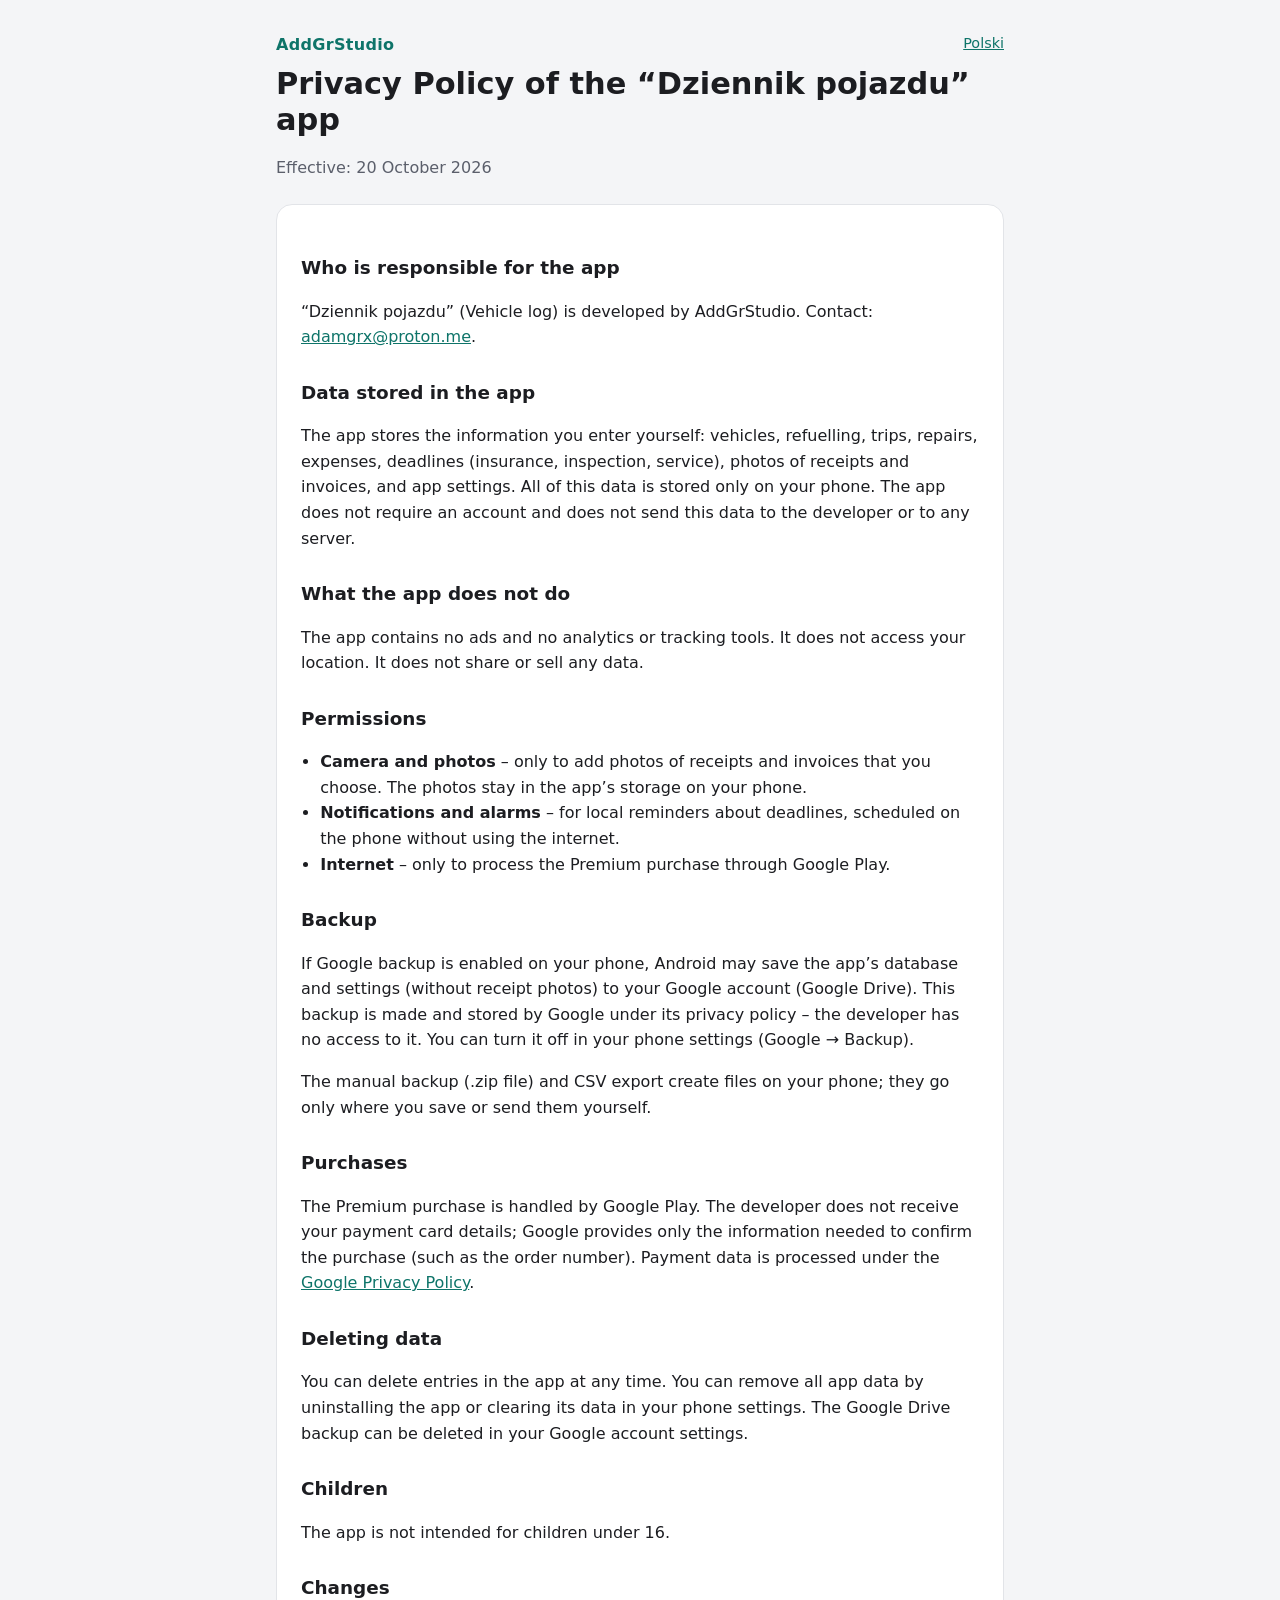
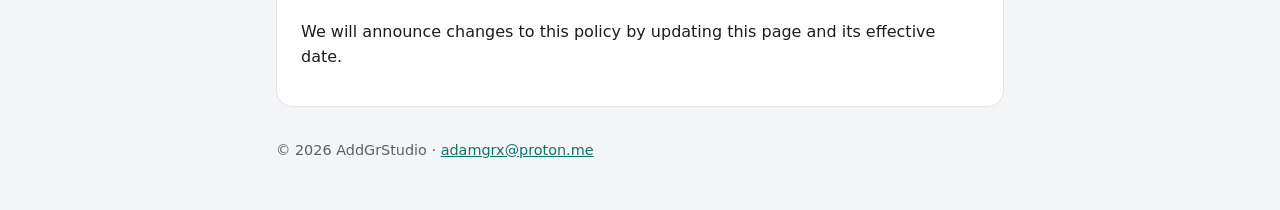
==== mojepojazdy/privacy-policy/index.html @ c3650df3 "Strona AddGrStudio i polityka prywatności aplikacji Dziennik pojazdu Co-Authored-By: Claude Opus 5.5" ====
<!doctype html>
<html lang="en">
<head>
  <meta charset="utf-8">
  <meta name="viewport" content="width=device-width, initial-scale=1">
  <title>Privacy Policy – Dziennik pojazdu</title>
  <meta name="description" content="Privacy policy of the Dziennik pojazdu (Vehicle log) app by AddGrStudio.">
  <link rel="stylesheet" href="../../style.css">
</head>
<body>
<main>
  <header>
    <a class="lang" href="../polityka-prywatnosci/">Polski</a>
    <a class="brand" href="../../">AddGrStudio</a>
    <h1>Privacy Policy of the “Dziennik pojazdu” app</h1>
    <p class="muted">Effective: 20 October 2026</p>
  </header>

  <div class="card">
    <h2>Who is responsible for the app</h2>
    <p>“Dziennik pojazdu” (Vehicle log) is developed by AddGrStudio. Contact:
      <a href="mailto:adamgrx@proton.me">adamgrx@proton.me</a>.</p>

    <h2>Data stored in the app</h2>
    <p>The app stores the information you enter yourself: vehicles, refuelling, trips, repairs, expenses,
      deadlines (insurance, inspection, service), photos of receipts and invoices, and app settings.
      All of this data is stored only on your phone. The app does not require an account and does not send
      this data to the developer or to any server.</p>

    <h2>What the app does not do</h2>
    <p>The app contains no ads and no analytics or tracking tools. It does not access your location.
      It does not share or sell any data.</p>

    <h2>Permissions</h2>
    <ul>
      <li><strong>Camera and photos</strong> – only to add photos of receipts and invoices that you choose.
        The photos stay in the app’s storage on your phone.</li>
      <li><strong>Notifications and alarms</strong> – for local reminders about deadlines, scheduled on the phone
        without using the internet.</li>
      <li><strong>Internet</strong> – only to process the Premium purchase through Google Play.</li>
    </ul>

    <h2>Backup</h2>
    <p>If Google backup is enabled on your phone, Android may save the app’s database and settings (without receipt
      photos) to your Google account (Google Drive). This backup is made and stored by Google under its privacy
      policy – the developer has no access to it. You can turn it off in your phone settings (Google → Backup).</p>
    <p>The manual backup (.zip file) and CSV export create files on your phone; they go only where you save
      or send them yourself.</p>

    <h2>Purchases</h2>
    <p>The Premium purchase is handled by Google Play. The developer does not receive your payment card details;
      Google provides only the information needed to confirm the purchase (such as the order number). Payment data
      is processed under the <a href="https://policies.google.com/privacy">Google Privacy Policy</a>.</p>

    <h2>Deleting data</h2>
    <p>You can delete entries in the app at any time. You can remove all app data by uninstalling the app or
      clearing its data in your phone settings. The Google Drive backup can be deleted in your Google account
      settings.</p>

    <h2>Children</h2>
    <p>The app is not intended for children under 16.</p>

    <h2>Changes</h2>
    <p>We will announce changes to this policy by updating this page and its effective date.</p>
  </div>

  <footer>© 2026 AddGrStudio · <a href="mailto:adamgrx@proton.me">adamgrx@proton.me</a></footer>
</main>
</body>
</html>
---- style.css ----
/* Wspólny wygląd stron AddGrStudio – jasny i ciemny motyw wg ustawień systemu */
:root {
  --bg: #f4f5f7;
  --card: #ffffff;
  --text: #1c1d21;
  --muted: #5b5f6b;
  --accent: #0e7469;
  --line: #e2e4e8;
}
@media (prefers-color-scheme: dark) {
  :root {
    --bg: #121212;
    --card: #1e1e1e;
    --text: #ececef;
    --muted: #a9adb7;
    --accent: #4fc3b5;
    --line: #333438;
  }
}
* { box-sizing: border-box; }
html { -webkit-text-size-adjust: 100%; }
body {
  margin: 0;
  background: var(--bg);
  color: var(--text);
  font: 16px/1.6 system-ui, -apple-system, "Segoe UI", Roboto, sans-serif;
}
main { max-width: 760px; margin: 0 auto; padding: 32px 16px 48px; }
header { margin-bottom: 24px; }
.brand { color: var(--accent); font-weight: 700; letter-spacing: .02em; text-decoration: none; }
h1 { font-size: 1.9rem; line-height: 1.2; margin: 8px 0 4px; }
h2 { font-size: 1.15rem; margin: 28px 0 8px; }
p, li { color: var(--text); }
.muted { color: var(--muted); }
.card { background: var(--card); border: 1px solid var(--line); border-radius: 16px; padding: 20px 24px; }
a { color: var(--accent); }
ul { padding-left: 1.2em; }
footer { margin-top: 32px; font-size: .9rem; color: var(--muted); }
.lang { float: right; font-size: .9rem; }
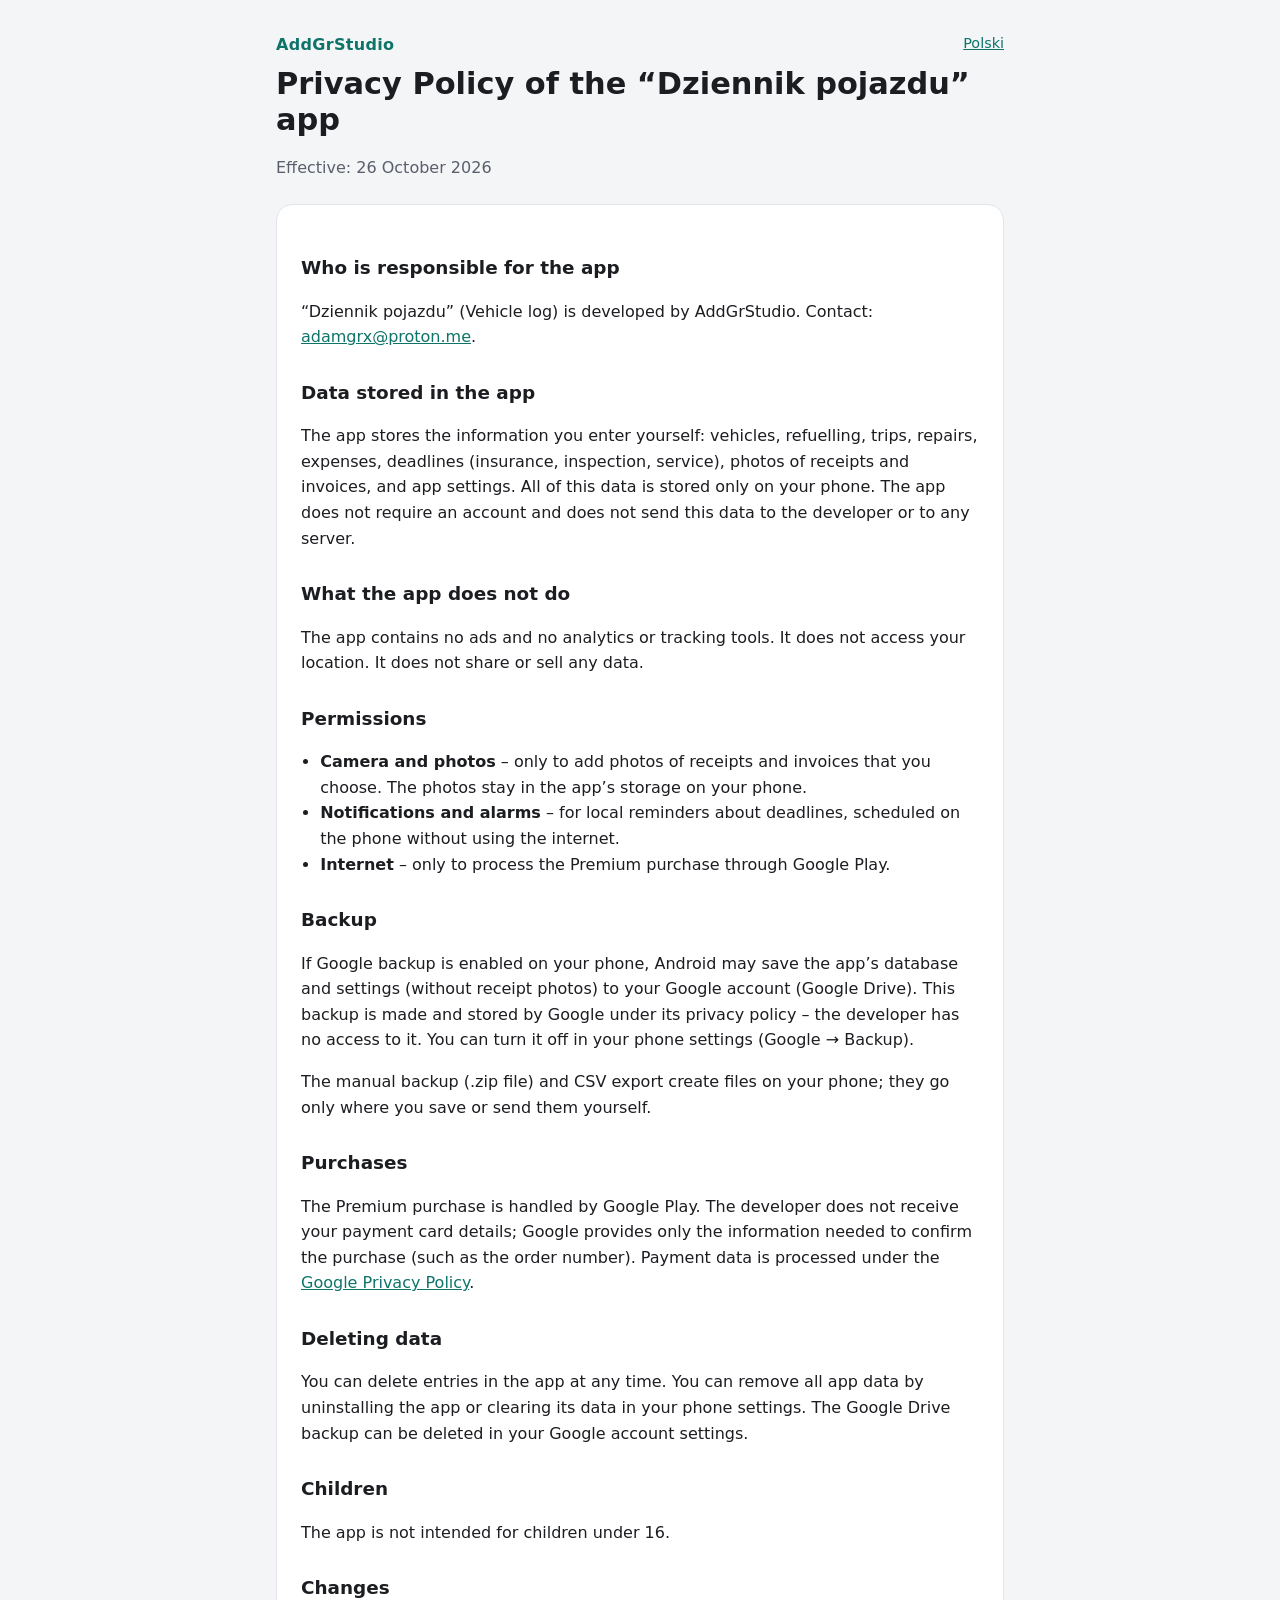
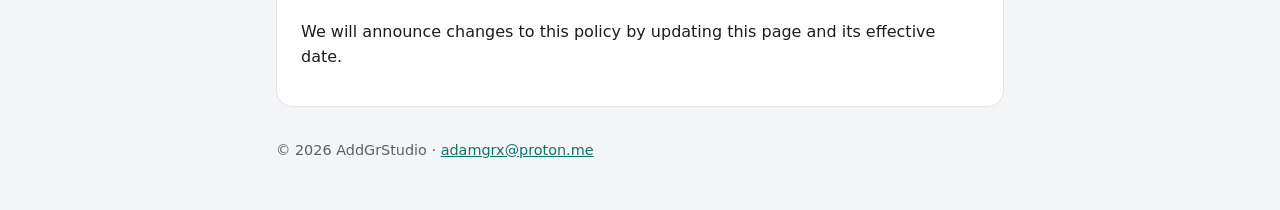
==== commit 133fd811: "Data obowiązywania polityki prywatności: 26 października 2026 Co-Authored-By: Claude Opus 5.5 <norep" ====
--- a/mojepojazdy/privacy-policy/index.html
+++ b/mojepojazdy/privacy-policy/index.html
@@ -13,7 +13,7 @@
     <a class="lang" href="../polityka-prywatnosci/">Polski</a>
     <a class="brand" href="../../">AddGrStudio</a>
     <h1>Privacy Policy of the “Dziennik pojazdu” app</h1>
-    <p class="muted">Effective: 20 October 2026</p>
+    <p class="muted">Effective: 26 October 2026</p>
   </header>
 
   <div class="card">
